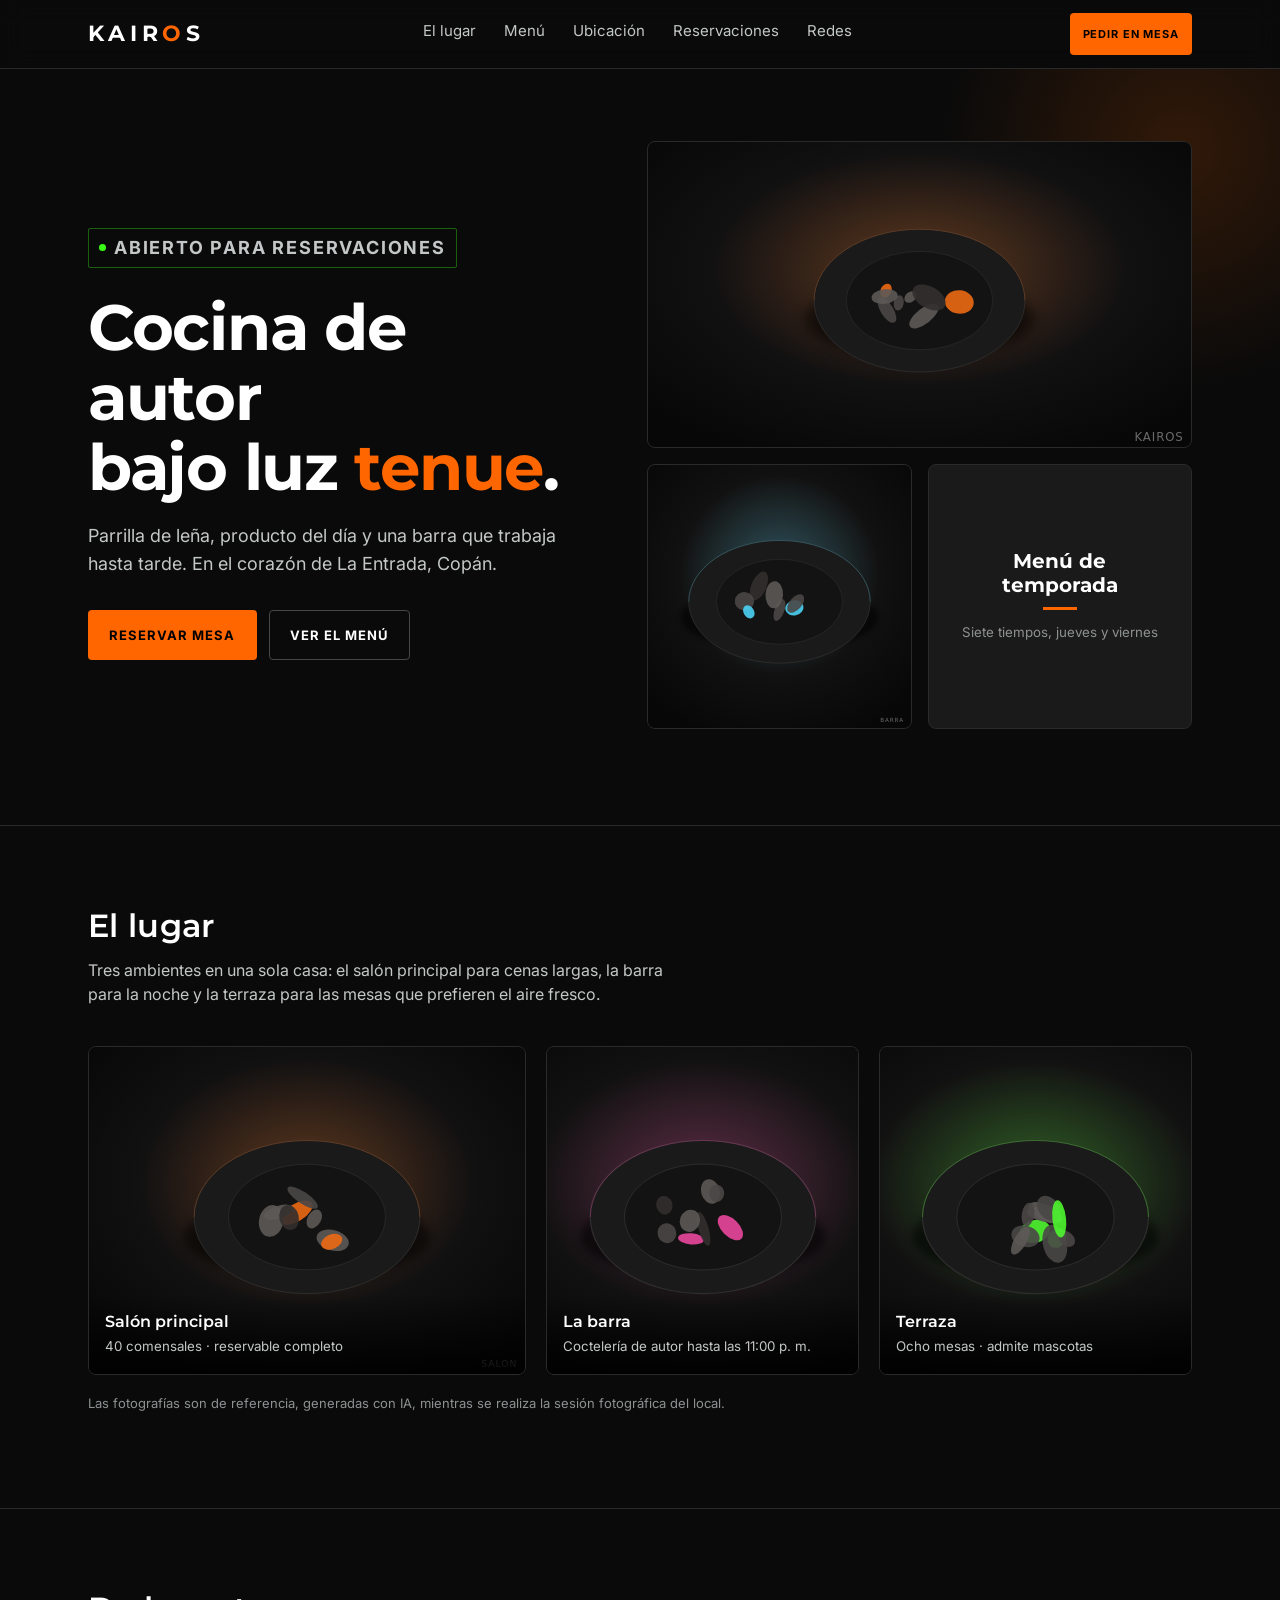
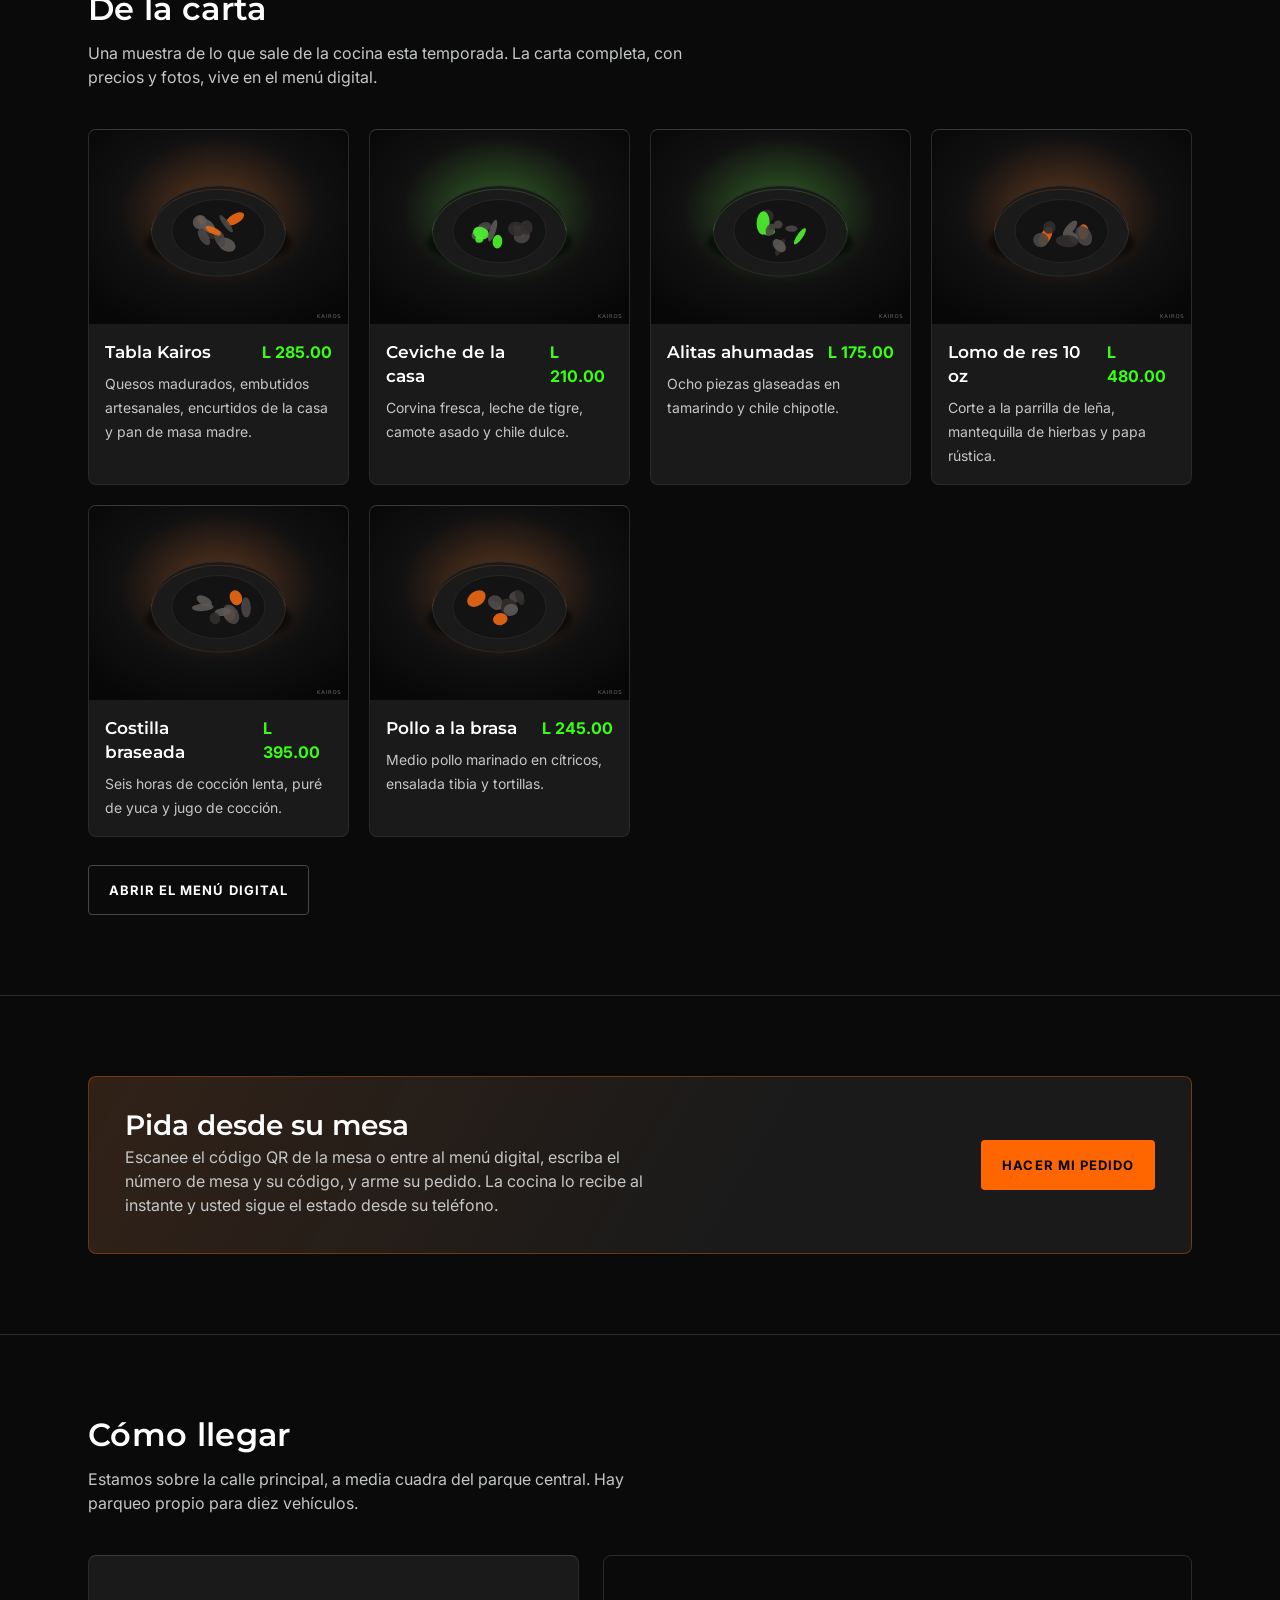
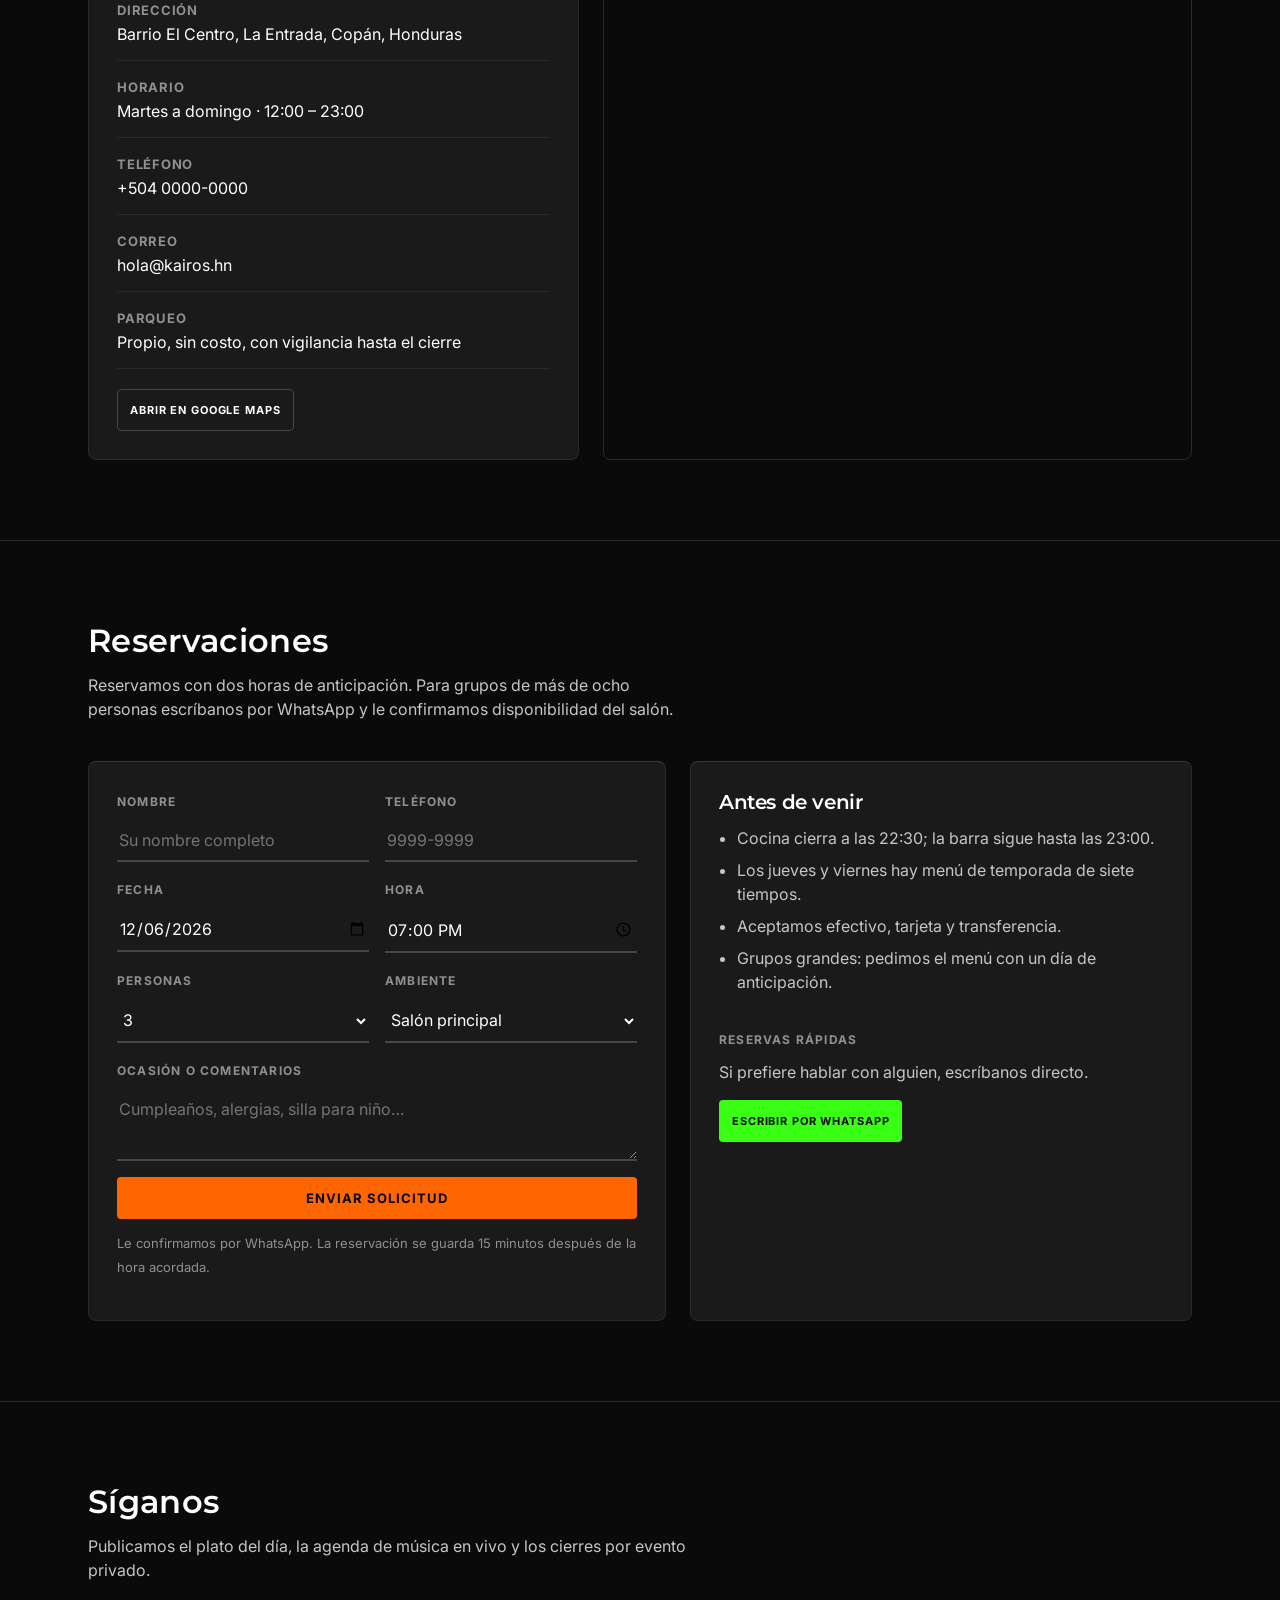
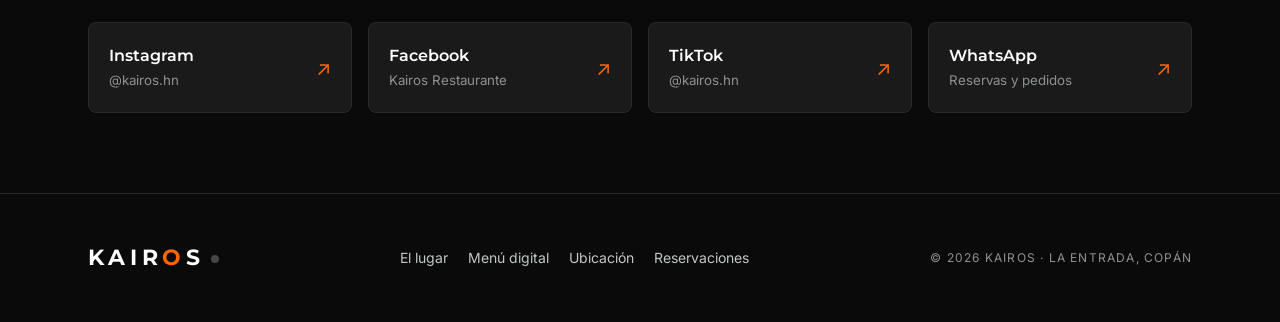
==== index.html @ 63bbbccc "primer subida" ====
<!DOCTYPE html>
<html lang="es">
<head>
<meta charset="utf-8">
<meta name="viewport" content="width=device-width, initial-scale=1">
<title>Kairos · Cocina de autor y coctelería nocturna</title>
<meta name="description" content="Kairos: cocina de autor, parrilla y coctelería en La Entrada, Copán. Reserve su mesa o pida desde su teléfono con el menú digital.">
<link rel="preconnect" href="https://fonts.googleapis.com">
<link rel="preconnect" href="https://fonts.gstatic.com" crossorigin>
<link href="https://fonts.googleapis.com/css2?family=Inter:wght@400;500;700&family=Montserrat:wght@600;700&display=swap" rel="stylesheet">
<link rel="stylesheet" href="css/base.css">
<link rel="stylesheet" href="css/site.css">
</head>
<body>

<header class="nav">
  <div class="container nav__inner">
    <a class="logo" href="index.html">KAIR<span>O</span>S</a>
    <nav class="nav__links">
      <a href="#lugar">El lugar</a>
      <a href="#menu">Menú</a>
      <a href="#ubicacion">Ubicación</a>
      <a href="#reservaciones">Reservaciones</a>
      <a href="#redes">Redes</a>
    </nav>
    <div class="nav__cta">
      <a class="btn btn--primary btn--sm" href="menu.html">Pedir en mesa</a>
    </div>
  </div>
</header>

<main>

  <!-- HERO -->
  <section class="hero">
    <div class="container hero__grid">
      <div>
        <p class="hero__status"><span class="dot"></span> Abierto para reservaciones</p>
        <h1>Cocina de autor<br>bajo luz <em>tenue</em>.</h1>
        <p>Parrilla de leña, producto del día y una barra que trabaja hasta tarde. En el corazón de La Entrada, Copán.</p>
        <div class="hero__actions">
          <a class="btn btn--primary" href="#reservaciones">Reservar mesa</a>
          <a class="btn btn--ghost" href="menu.html">Ver el menú</a>
        </div>
      </div>
      <div class="hero__gallery">
        <div class="shot shot--wide"><img src="assets/img/hero-plato.svg" alt="Plato de la carta de Kairos"></div>
        <div class="shot shot--sq"><img src="assets/img/hero-coctel.svg" alt="Coctelería de la barra de Kairos"></div>
        <div class="hero__tile">
          <strong>Menú de temporada</strong>
          <span class="rule"></span>
          <small class="dim">Siete tiempos, jueves y viernes</small>
        </div>
      </div>
    </div>
  </section>

  <!-- EL LUGAR -->
  <section class="section" id="lugar">
    <div class="container">
      <div class="section__head">
        <h2>El lugar</h2>
        <p>Tres ambientes en una sola casa: el salón principal para cenas largas, la barra para la noche y la terraza para las mesas que prefieren el aire fresco.</p>
      </div>
      <div class="place">
        <figure>
          <img src="assets/img/lugar-salon.svg" alt="Salón principal de Kairos">
          <figcaption>Salón principal <small>40 comensales · reservable completo</small></figcaption>
        </figure>
        <figure>
          <img src="assets/img/lugar-barra.svg" alt="Barra de Kairos">
          <figcaption>La barra <small>Coctelería de autor hasta las 11:00 p. m.</small></figcaption>
        </figure>
        <figure>
          <img src="assets/img/lugar-terraza.svg" alt="Terraza de Kairos">
          <figcaption>Terraza <small>Ocho mesas · admite mascotas</small></figcaption>
        </figure>
      </div>
      <p class="dim" style="margin-top:16px;font-size:13px">Las fotografías son de referencia, generadas con IA, mientras se realiza la sesión fotográfica del local.</p>
    </div>
  </section>

  <!-- MENÚ DESTACADO -->
  <section class="section" id="menu">
    <div class="container">
      <div class="section__head">
        <h2>De la carta</h2>
        <p>Una muestra de lo que sale de la cocina esta temporada. La carta completa, con precios y fotos, vive en el menú digital.</p>
      </div>
      <div class="picks" id="picks"></div>
      <div style="margin-top:28px">
        <a class="btn btn--ghost" href="menu.html">Abrir el menú digital</a>
      </div>
    </div>
  </section>

  <!-- PEDIDOS -->
  <section class="section" id="pedir">
    <div class="container">
      <div class="order-strip">
        <div>
          <h2>Pida desde su mesa</h2>
          <p>Escanee el código QR de la mesa o entre al menú digital, escriba el número de mesa y su código, y arme su pedido. La cocina lo recibe al instante y usted sigue el estado desde su teléfono.</p>
        </div>
        <a class="btn btn--primary" href="menu.html">Hacer mi pedido</a>
      </div>
    </div>
  </section>

  <!-- UBICACIÓN -->
  <section class="section" id="ubicacion">
    <div class="container">
      <div class="section__head">
        <h2>Cómo llegar</h2>
        <p>Estamos sobre la calle principal, a media cuadra del parque central. Hay parqueo propio para diez vehículos.</p>
      </div>
      <div class="location">
        <div class="card location__data">
          <div class="location__row"><div><strong>Dirección</strong><span id="dirTexto">Barrio El Centro, La Entrada, Copán, Honduras</span></div></div>
          <div class="location__row"><div><strong>Horario</strong><span id="horarioTexto">Martes a domingo · 12:00 – 23:00</span></div></div>
          <div class="location__row"><div><strong>Teléfono</strong><span id="telTexto">+504 0000-0000</span></div></div>
          <div class="location__row"><div><strong>Correo</strong><span id="correoTexto">hola@kairos.hn</span></div></div>
          <div class="location__row"><div><strong>Parqueo</strong><span>Propio, sin costo, con vigilancia hasta el cierre</span></div></div>
          <div style="margin-top:20px">
            <a class="btn btn--ghost btn--sm" id="btnMapa" href="https://www.google.com/maps/search/La+Entrada+Cop%C3%A1n" target="_blank" rel="noopener">Abrir en Google Maps</a>
          </div>
        </div>
        <div class="map-frame">
          <iframe
            title="Mapa de ubicación de Kairos"
            src="https://www.google.com/maps?q=La%20Entrada%2C%20Cop%C3%A1n%2C%20Honduras&output=embed"
            loading="lazy" referrerpolicy="no-referrer-when-downgrade"></iframe>
        </div>
      </div>
    </div>
  </section>

  <!-- RESERVACIONES -->
  <section class="section" id="reservaciones">
    <div class="container">
      <div class="section__head">
        <h2>Reservaciones</h2>
        <p>Reservamos con dos horas de anticipación. Para grupos de más de ocho personas escríbanos por WhatsApp y le confirmamos disponibilidad del salón.</p>
      </div>
      <div class="reserve">
        <form class="card reserve__form" id="formReserva" novalidate>
          <div class="field-row">
            <div class="field"><label for="rNombre">Nombre</label><input id="rNombre" name="nombre" required placeholder="Su nombre completo"></div>
            <div class="field"><label for="rTel">Teléfono</label><input id="rTel" name="telefono" required placeholder="9999-9999"></div>
          </div>
          <div class="field-row">
            <div class="field"><label for="rFecha">Fecha</label><input id="rFecha" name="fecha" type="date" required></div>
            <div class="field"><label for="rHora">Hora</label><input id="rHora" name="hora" type="time" required value="19:00"></div>
          </div>
          <div class="field-row">
            <div class="field">
              <label for="rPersonas">Personas</label>
              <select id="rPersonas" name="personas">
                <option>1</option><option>2</option><option selected>3</option><option>4</option>
                <option>5</option><option>6</option><option>7</option><option>8</option><option>Más de 8</option>
              </select>
            </div>
            <div class="field">
              <label for="rAmbiente">Ambiente</label>
              <select id="rAmbiente" name="ambiente">
                <option>Salón principal</option><option>Barra</option><option>Terraza</option><option>Sin preferencia</option>
              </select>
            </div>
          </div>
          <div class="field"><label for="rNota">Ocasión o comentarios</label><textarea id="rNota" name="nota" placeholder="Cumpleaños, alergias, silla para niño…"></textarea></div>
          <button class="btn btn--primary btn--block" type="submit">Enviar solicitud</button>
          <p class="dim" style="font-size:13px;margin-top:12px">Le confirmamos por WhatsApp. La reservación se guarda 15 minutos después de la hora acordada.</p>
        </form>
        <aside class="card reserve__aside">
          <div>
            <h3 style="font-size:20px;font-weight:600">Antes de venir</h3>
            <ul style="padding-left:18px;margin:12px 0 0">
              <li>Cocina cierra a las 22:30; la barra sigue hasta las 23:00.</li>
              <li>Los jueves y viernes hay menú de temporada de siete tiempos.</li>
              <li>Aceptamos efectivo, tarjeta y transferencia.</li>
              <li>Grupos grandes: pedimos el menú con un día de anticipación.</li>
            </ul>
          </div>
          <div>
            <p class="eyebrow">Reservas rápidas</p>
            <p class="muted" style="margin:8px 0 16px">Si prefiere hablar con alguien, escríbanos directo.</p>
            <a class="btn btn--green btn--sm" id="btnWhats" href="https://wa.me/504" target="_blank" rel="noopener">Escribir por WhatsApp</a>
          </div>
        </aside>
      </div>
    </div>
  </section>

  <!-- REDES -->
  <section class="section" id="redes">
    <div class="container">
      <div class="section__head">
        <h2>Síganos</h2>
        <p>Publicamos el plato del día, la agenda de música en vivo y los cierres por evento privado.</p>
      </div>
      <div class="social">
        <a id="lnkIg" href="https://instagram.com/" target="_blank" rel="noopener"><span><strong>Instagram</strong><small>@kairos.hn</small></span><span class="arrow">↗</span></a>
        <a id="lnkFb" href="https://facebook.com/" target="_blank" rel="noopener"><span><strong>Facebook</strong><small>Kairos Restaurante</small></span><span class="arrow">↗</span></a>
        <a id="lnkTk" href="https://tiktok.com/" target="_blank" rel="noopener"><span><strong>TikTok</strong><small>@kairos.hn</small></span><span class="arrow">↗</span></a>
        <a id="lnkWa" href="https://wa.me/504" target="_blank" rel="noopener"><span><strong>WhatsApp</strong><small>Reservas y pedidos</small></span><span class="arrow">↗</span></a>
      </div>
    </div>
  </section>

</main>

<footer class="footer">
  <div class="container footer__inner">
    <div class="logo">KAIR<span>O</span>S<span class="staff-dot" id="accesoPersonal" title="Personal"></span></div>
    <nav class="footer__links">
      <a href="#lugar">El lugar</a>
      <a href="menu.html">Menú digital</a>
      <a href="#ubicacion">Ubicación</a>
      <a href="#reservaciones">Reservaciones</a>
    </nav>
    <p class="footer__legal">© <span id="anio"></span> Kairos · La Entrada, Copán</p>
  </div>
</footer>

<script src="js/store.js"></script>
<script src="js/acceso.js"></script>
<script src="js/site.js"></script>
</body>
</html>
---- css/base.css ----
/* ============================================================
   KAIROS — base.css
   Sistema de diseño Neo-Noir (tomado del export de Google Stitch)
   ============================================================ */

:root {
  /* Superficies */
  --bg: #0a0a0a;
  --surface: #141313;
  --surface-1: #1a1a1a;
  --surface-2: #201f1f;
  --surface-3: #2b2a2a;
  --line: #2a2a2a;
  --line-soft: #444748;

  /* Texto */
  --text: #ffffff;
  --text-dim: #c4c7c7;
  --text-mute: #8e9192;

  /* Acentos */
  --orange: #ff6600;
  --orange-soft: #ffb596;
  --green: #39ff14;
  --green-dim: #1f9c10;
  --red: #ffb4ab;
  --red-bg: #93000a;

  /* Formas */
  --r-sm: 0.25rem;
  --r-md: 0.375rem;
  --r-lg: 0.5rem;
  --r-xl: 0.75rem;
  --r-full: 9999px;

  /* Espacio */
  --u: 8px;
  --container: 1200px;
  --gutter: 24px;
  --margin-mobile: 16px;
  --margin-desktop: 48px;

  --glow-orange: 0 0 24px rgba(255, 102, 0, 0.28);
  --glow-green: 0 0 24px rgba(57, 255, 20, 0.22);
}

* { box-sizing: border-box; }

html, body {
  margin: 0;
  padding: 0;
  background: var(--bg);
  color: var(--text);
  font-family: Inter, system-ui, -apple-system, "Segoe UI", Roboto, sans-serif;
  font-size: 16px;
  line-height: 24px;
  -webkit-font-smoothing: antialiased;
}

h1, h2, h3, h4 {
  font-family: Montserrat, Inter, system-ui, sans-serif;
  font-weight: 700;
  letter-spacing: -0.02em;
  margin: 0;
}

a { color: inherit; text-decoration: none; }
button, input, select, textarea { font-family: inherit; font-size: inherit; color: inherit; }
img { display: block; max-width: 100%; }

::selection { background: var(--orange); color: #000; }

:focus-visible {
  outline: 2px solid var(--orange);
  outline-offset: 2px;
}

/* ---------- Utilidades ---------- */

.container {
  width: 100%;
  max-width: var(--container);
  margin: 0 auto;
  padding: 0 var(--margin-mobile);
}
@media (min-width: 900px) {
  .container { padding: 0 var(--margin-desktop); }
}

.eyebrow {
  font-size: 12px;
  font-weight: 700;
  line-height: 16px;
  letter-spacing: 0.1em;
  text-transform: uppercase;
  color: var(--text-mute);
}

.muted { color: var(--text-dim); }
.dim { color: var(--text-mute); }
.hidden { display: none !important; }
.nowrap { white-space: nowrap; }
.right { text-align: right; }
.center { text-align: center; }

/* ---------- Botones ---------- */

.btn {
  display: inline-flex;
  align-items: center;
  justify-content: center;
  gap: 8px;
  border: 1px solid transparent;
  border-radius: var(--r-sm);
  padding: 12px 20px;
  font-size: 13px;
  font-weight: 700;
  letter-spacing: 0.08em;
  text-transform: uppercase;
  cursor: pointer;
  background: transparent;
  transition: background-color 0.18s ease, box-shadow 0.18s ease, border-color 0.18s ease, color 0.18s ease;
}

.btn--primary {
  background: var(--orange);
  color: #000;
}
.btn--primary:hover { box-shadow: var(--glow-orange); }

.btn--ghost {
  border-color: var(--line-soft);
  color: var(--text);
}
.btn--ghost:hover { background: rgba(255, 255, 255, 0.06); border-color: #6d7071; }

.btn--green {
  background: var(--green);
  color: #000;
}
.btn--green:hover { box-shadow: var(--glow-green); }

.btn--danger {
  border-color: var(--red-bg);
  color: var(--red);
}
.btn--danger:hover { background: rgba(147, 0, 10, 0.25); }

.btn--sm { padding: 8px 12px; font-size: 11px; }
.btn--block { width: 100%; }
.btn:disabled { opacity: 0.4; cursor: not-allowed; box-shadow: none; }

/* ---------- Tarjetas ---------- */

.card {
  background: var(--surface-1);
  border: 1px solid var(--line);
  border-top-color: #3a3939;
  border-radius: var(--r-lg);
}

/* ---------- Campos ---------- */

.field { display: flex; flex-direction: column; gap: 6px; margin-bottom: 16px; }

.field > label {
  font-size: 12px;
  font-weight: 700;
  letter-spacing: 0.1em;
  text-transform: uppercase;
  color: var(--text-mute);
}

.field input,
.field select,
.field textarea {
  background: transparent;
  border: none;
  border-bottom: 2px solid var(--line-soft);
  padding: 10px 2px;
  transition: border-color 0.18s ease;
}
.field input:focus,
.field select:focus,
.field textarea:focus {
  outline: none;
  border-bottom-color: var(--orange);
}
.field select option { background: var(--surface-2); }
.field textarea { resize: vertical; min-height: 72px; }

.field--boxed input,
.field--boxed select,
.field--boxed textarea {
  background: var(--surface-2);
  border: 1px solid var(--line);
  border-radius: var(--r-sm);
  padding: 10px 12px;
}
.field--boxed input:focus,
.field--boxed select:focus,
.field--boxed textarea:focus { border-color: var(--orange); }

.field-row { display: grid; grid-template-columns: 1fr 1fr; gap: 16px; }
@media (max-width: 600px) { .field-row { grid-template-columns: 1fr; } }

/* ---------- Chips / estados ---------- */

.chip {
  display: inline-block;
  border-radius: 2px;
  padding: 3px 8px;
  font-size: 11px;
  font-weight: 700;
  letter-spacing: 0.08em;
  text-transform: uppercase;
}
.chip--orange { background: rgba(255, 102, 0, 0.15); color: var(--orange); border: 1px solid rgba(255,102,0,.4); }
.chip--green  { background: var(--green); color: #000; }
.chip--outline{ border: 1px solid var(--line-soft); color: var(--text-dim); }
.chip--red    { background: rgba(147, 0, 10, .3); color: var(--red); }

/* ---------- Líneas de pedido y totalizador (carrito y panel) ---------- */
.linea {
  display: grid;
  grid-template-columns: 1fr auto;
  gap: 10px 12px;
  padding: 14px 0;
  border-bottom: 1px solid var(--line);
}
.linea:last-of-type { border-bottom: none; }
.linea__nombre { font-weight: 500; }
.linea__nota { color: var(--text-mute); font-size: 13px; }
.linea__precio { color: var(--green); font-weight: 700; white-space: nowrap; }
.stepper { display: inline-flex; align-items: center; gap: 2px; border: 1px solid var(--line-soft); border-radius: var(--r-sm); }
.stepper button {
  width: 34px; height: 32px;
  background: none; border: none; color: var(--text);
  font-size: 18px; cursor: pointer;
}
.stepper button:hover { background: rgba(255,255,255,.07); }
.stepper span { min-width: 26px; text-align: center; font-weight: 700; }

.totales { border-top: 1px solid var(--line); margin-top: 12px; padding-top: 16px; }
.totales div { display: flex; justify-content: space-between; padding: 5px 0; color: var(--text-dim); font-size: 14px; }
.totales .grande { font-size: 20px; color: var(--text); font-weight: 700; font-family: Montserrat, sans-serif; padding-top: 10px; }
.totales .grande span:last-child { color: var(--green); }


/* ---------- Avisos ---------- */

.toast-stack {
  position: fixed;
  right: 16px;
  bottom: 16px;
  display: flex;
  flex-direction: column;
  gap: 8px;
  z-index: 200;
}
.toast {
  background: var(--surface-2);
  border: 1px solid var(--line);
  border-left: 3px solid var(--green);
  border-radius: var(--r-sm);
  padding: 12px 16px;
  font-size: 14px;
  max-width: 320px;
}
.toast--warn { border-left-color: var(--orange); }
.toast--error { border-left-color: var(--red); }

/* ---------- Modal ---------- */

.modal-backdrop {
  position: fixed;
  inset: 0;
  background: rgba(0, 0, 0, 0.75);
  display: flex;
  align-items: center;
  justify-content: center;
  padding: 16px;
  z-index: 300;
}
.modal {
  background: var(--surface-1);
  border: 1px solid rgba(255, 102, 0, 0.3);
  border-radius: var(--r-lg);
  width: 100%;
  max-width: 520px;
  max-height: 88vh;
  overflow-y: auto;
  padding: 24px;
}
.modal h3 { font-size: 20px; margin-bottom: 4px; }
.modal-actions { display: flex; gap: 8px; justify-content: flex-end; margin-top: 20px; }

@media (prefers-reduced-motion: reduce) {
  * { transition: none !important; animation: none !important; }
}
---- css/site.css ----
/* ============================================================
   KAIROS — site.css (landing pública)
   ============================================================ */

/* ---------- Navegación ---------- */

.nav {
  position: sticky;
  top: 0;
  z-index: 100;
  background: rgba(10, 10, 10, 0.9);
  backdrop-filter: blur(12px);
  border-bottom: 1px solid var(--line);
}
.nav__inner {
  display: flex;
  align-items: center;
  justify-content: space-between;
  gap: 24px;
  height: 68px;
}
.logo {
  font-family: Montserrat, sans-serif;
  font-weight: 700;
  font-size: 22px;
  letter-spacing: 0.22em;
}
.logo span { color: var(--orange); }

.nav__links { display: none; gap: 28px; font-size: 15px; color: var(--text-dim); }
.nav__links a { padding-bottom: 4px; border-bottom: 2px solid transparent; }
.nav__links a:hover { color: var(--text); border-bottom-color: var(--orange); }
@media (min-width: 900px) { .nav__links { display: flex; } }

.nav__cta { display: flex; align-items: center; gap: 12px; }

/* ---------- Hero ---------- */

.hero { padding: 72px 0 96px; position: relative; overflow: hidden; }
.hero::after {
  content: "";
  position: absolute;
  top: -180px; right: -160px;
  width: 520px; height: 520px;
  background: radial-gradient(circle, rgba(255, 102, 0, 0.16), transparent 65%);
  pointer-events: none;
}
.hero__grid {
  display: grid;
  grid-template-columns: 1fr;
  gap: 40px;
  align-items: center;
  position: relative;
  z-index: 1;
}
@media (min-width: 980px) {
  .hero__grid { grid-template-columns: 1fr 1.1fr; gap: 64px; }
}

.hero__status {
  display: inline-flex;
  align-items: center;
  gap: 8px;
  border: 1px solid rgba(57, 255, 20, 0.35);
  border-radius: 2px;
  padding: 5px 10px;
  font-size: 11px;
  font-weight: 700;
  letter-spacing: 0.1em;
  text-transform: uppercase;
  color: var(--green);
  margin-bottom: 24px;
}
.dot {
  width: 7px; height: 7px;
  border-radius: var(--r-full);
  background: var(--green);
  box-shadow: var(--glow-green);
}

.hero h1 {
  font-size: 44px;
  line-height: 50px;
  margin-bottom: 20px;
}
@media (min-width: 980px) { .hero h1 { font-size: 64px; line-height: 70px; } }
.hero h1 em { font-style: normal; color: var(--orange); }

.hero p { color: var(--text-dim); font-size: 18px; line-height: 28px; max-width: 46ch; }
.hero__actions { display: flex; flex-wrap: wrap; gap: 12px; margin-top: 32px; }

.hero__gallery { display: grid; grid-template-columns: 1fr 1fr; gap: 16px; }
.hero__gallery .shot--wide { grid-column: 1 / -1; }
.shot {
  border: 1px solid var(--line);
  border-radius: var(--r-lg);
  overflow: hidden;
  background: var(--surface-1);
}
.shot img { width: 100%; height: 100%; object-fit: cover; filter: saturate(0.85); transition: filter 0.3s ease; }
.shot:hover img { filter: saturate(1.1); }
.shot--wide img { aspect-ratio: 16 / 9; }
.shot--sq img { aspect-ratio: 1 / 1; }

.hero__tile {
  display: flex;
  flex-direction: column;
  align-items: center;
  justify-content: center;
  gap: 10px;
  text-align: center;
  padding: 24px;
  background: var(--surface-1);
  border: 1px solid var(--line);
  border-radius: var(--r-lg);
}
.hero__tile strong { font-family: Montserrat, sans-serif; font-size: 20px; }
.hero__tile .rule { width: 34px; height: 3px; background: var(--orange); }

/* ---------- Secciones ---------- */

.section { padding: 80px 0; border-top: 1px solid var(--line); }
.section__head { max-width: 60ch; margin-bottom: 40px; }
.section__head h2 { font-size: 32px; line-height: 40px; letter-spacing: 0.01em; font-weight: 600; }
.section__head p { color: var(--text-dim); margin: 12px 0 0; }

/* El lugar */
.place { display: grid; grid-template-columns: 1fr; gap: 20px; }
@media (min-width: 860px) { .place { grid-template-columns: 1.4fr 1fr 1fr; } }
.place figure { margin: 0; position: relative; border-radius: var(--r-lg); overflow: hidden; border: 1px solid var(--line); }
.place img { width: 100%; height: 100%; object-fit: cover; aspect-ratio: 4 / 3; filter: saturate(0.85); }
.place figcaption {
  position: absolute;
  left: 0; right: 0; bottom: 0;
  padding: 16px;
  background: linear-gradient(transparent, rgba(0, 0, 0, 0.88));
  font-family: Montserrat, sans-serif;
  font-weight: 600;
}
.place figcaption small { display: block; font-family: Inter, sans-serif; font-weight: 400; color: var(--text-dim); }

/* Menú destacado */
.picks { display: grid; grid-template-columns: repeat(auto-fill, minmax(230px, 1fr)); gap: 20px; }
.pick { overflow: hidden; }
.pick img { width: 100%; aspect-ratio: 4 / 3; object-fit: cover; filter: saturate(0.85); }
.pick__body { padding: 16px; }
.pick__top { display: flex; justify-content: space-between; align-items: baseline; gap: 12px; }
.pick__top h3 { font-size: 17px; font-weight: 600; letter-spacing: 0; }
.pick__price { color: var(--green); font-weight: 700; }
.pick p { color: var(--text-dim); font-size: 14px; margin: 8px 0 0; }

/* Ubicación */
.location { display: grid; grid-template-columns: 1fr; gap: 24px; }
@media (min-width: 860px) { .location { grid-template-columns: 1fr 1.2fr; } }
.location__data { padding: 28px; }
.location__row { display: flex; gap: 14px; padding: 14px 0; border-bottom: 1px solid var(--line); }
.location__row:last-child { border-bottom: none; }
.location__row strong { display: block; font-size: 13px; letter-spacing: 0.06em; text-transform: uppercase; color: var(--text-mute); font-weight: 700; }
.location__row span { color: var(--text); }
.map-frame { border: 1px solid var(--line); border-radius: var(--r-lg); overflow: hidden; min-height: 320px; }
.map-frame iframe { width: 100%; height: 100%; min-height: 320px; border: 0; filter: grayscale(0.6) invert(0.92) hue-rotate(180deg); }

/* Reservaciones */
.reserve { display: grid; grid-template-columns: 1fr; gap: 24px; }
@media (min-width: 860px) { .reserve { grid-template-columns: 1fr 1fr; } }
.reserve__form { padding: 28px; }
.reserve__aside { padding: 28px; display: flex; flex-direction: column; gap: 18px; }
.reserve__aside li { color: var(--text-dim); margin-bottom: 8px; }

/* Redes */
.social { display: grid; grid-template-columns: repeat(auto-fit, minmax(180px, 1fr)); gap: 16px; }
.social a {
  display: flex;
  align-items: center;
  justify-content: space-between;
  gap: 12px;
  padding: 20px;
  background: var(--surface-1);
  border: 1px solid var(--line);
  border-radius: var(--r-lg);
  transition: border-color 0.18s ease, box-shadow 0.18s ease;
}
.social a:hover { border-color: var(--orange); box-shadow: var(--glow-orange); }
.social strong { font-family: Montserrat, sans-serif; font-weight: 600; }
.social small { display: block; color: var(--text-mute); }
.social .arrow { color: var(--orange); font-size: 20px; }

/* Franja de pedido */
.order-strip {
  border: 1px solid rgba(255, 102, 0, 0.35);
  border-radius: var(--r-lg);
  background: linear-gradient(120deg, rgba(255, 102, 0, 0.1), transparent 60%), var(--surface-1);
  padding: 36px;
  display: flex;
  flex-wrap: wrap;
  align-items: center;
  justify-content: space-between;
  gap: 20px;
}
.order-strip h2 { font-size: 28px; font-weight: 600; letter-spacing: 0; }
.order-strip p { color: var(--text-dim); margin: 8px 0 0; max-width: 52ch; }

/* Footer */
.footer { border-top: 1px solid var(--line); padding: 40px 0; }
.footer__inner { display: flex; flex-wrap: wrap; align-items: center; justify-content: space-between; gap: 20px; }
.footer__links { display: flex; flex-wrap: wrap; gap: 20px; color: var(--text-dim); font-size: 14px; }
.footer__legal { font-size: 12px; letter-spacing: 0.1em; text-transform: uppercase; color: var(--text-mute); }

/* Acceso discreto al panel: el punto del logotipo del footer */
.staff-dot {
  display: inline-block;
  width: 8px; height: 8px;
  margin-left: 6px;
  border-radius: var(--r-full);
  background: var(--line-soft);
  cursor: default;
  vertical-align: middle;
}
.staff-dot:active { background: var(--orange); }
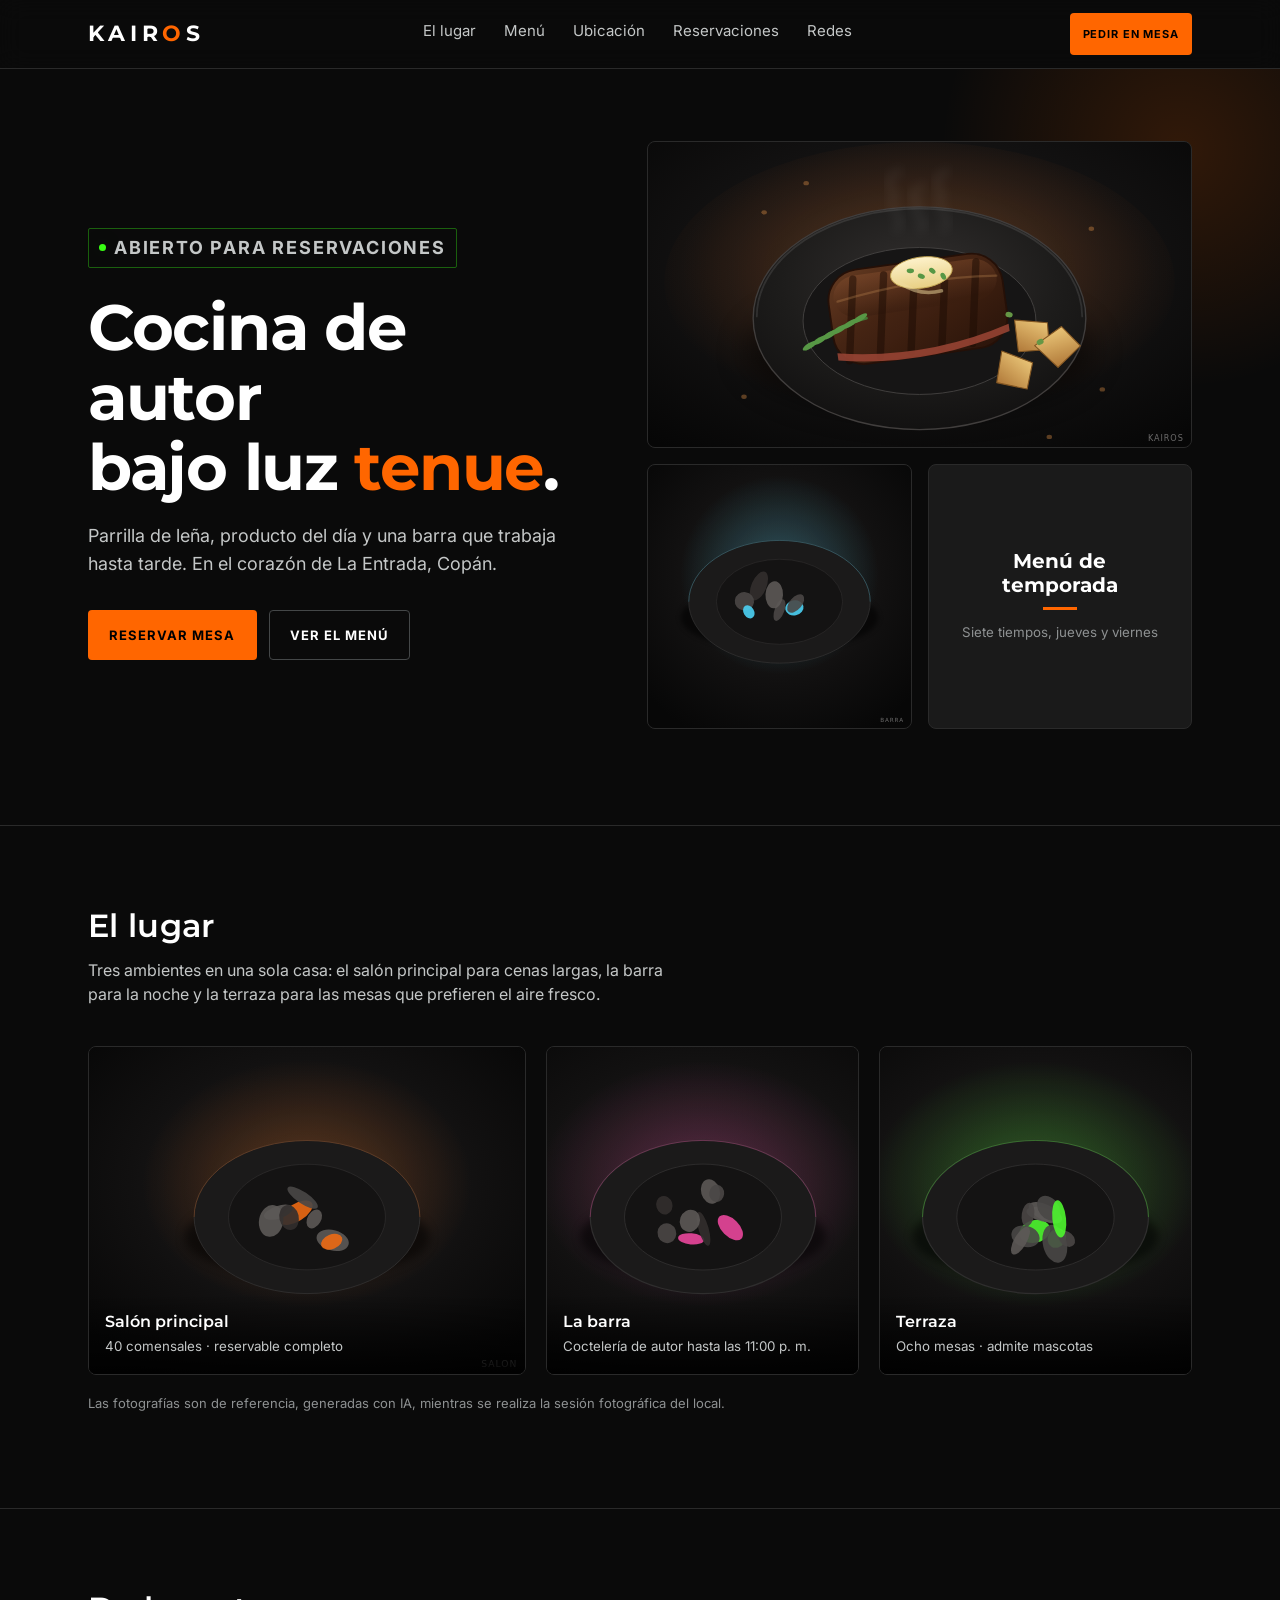
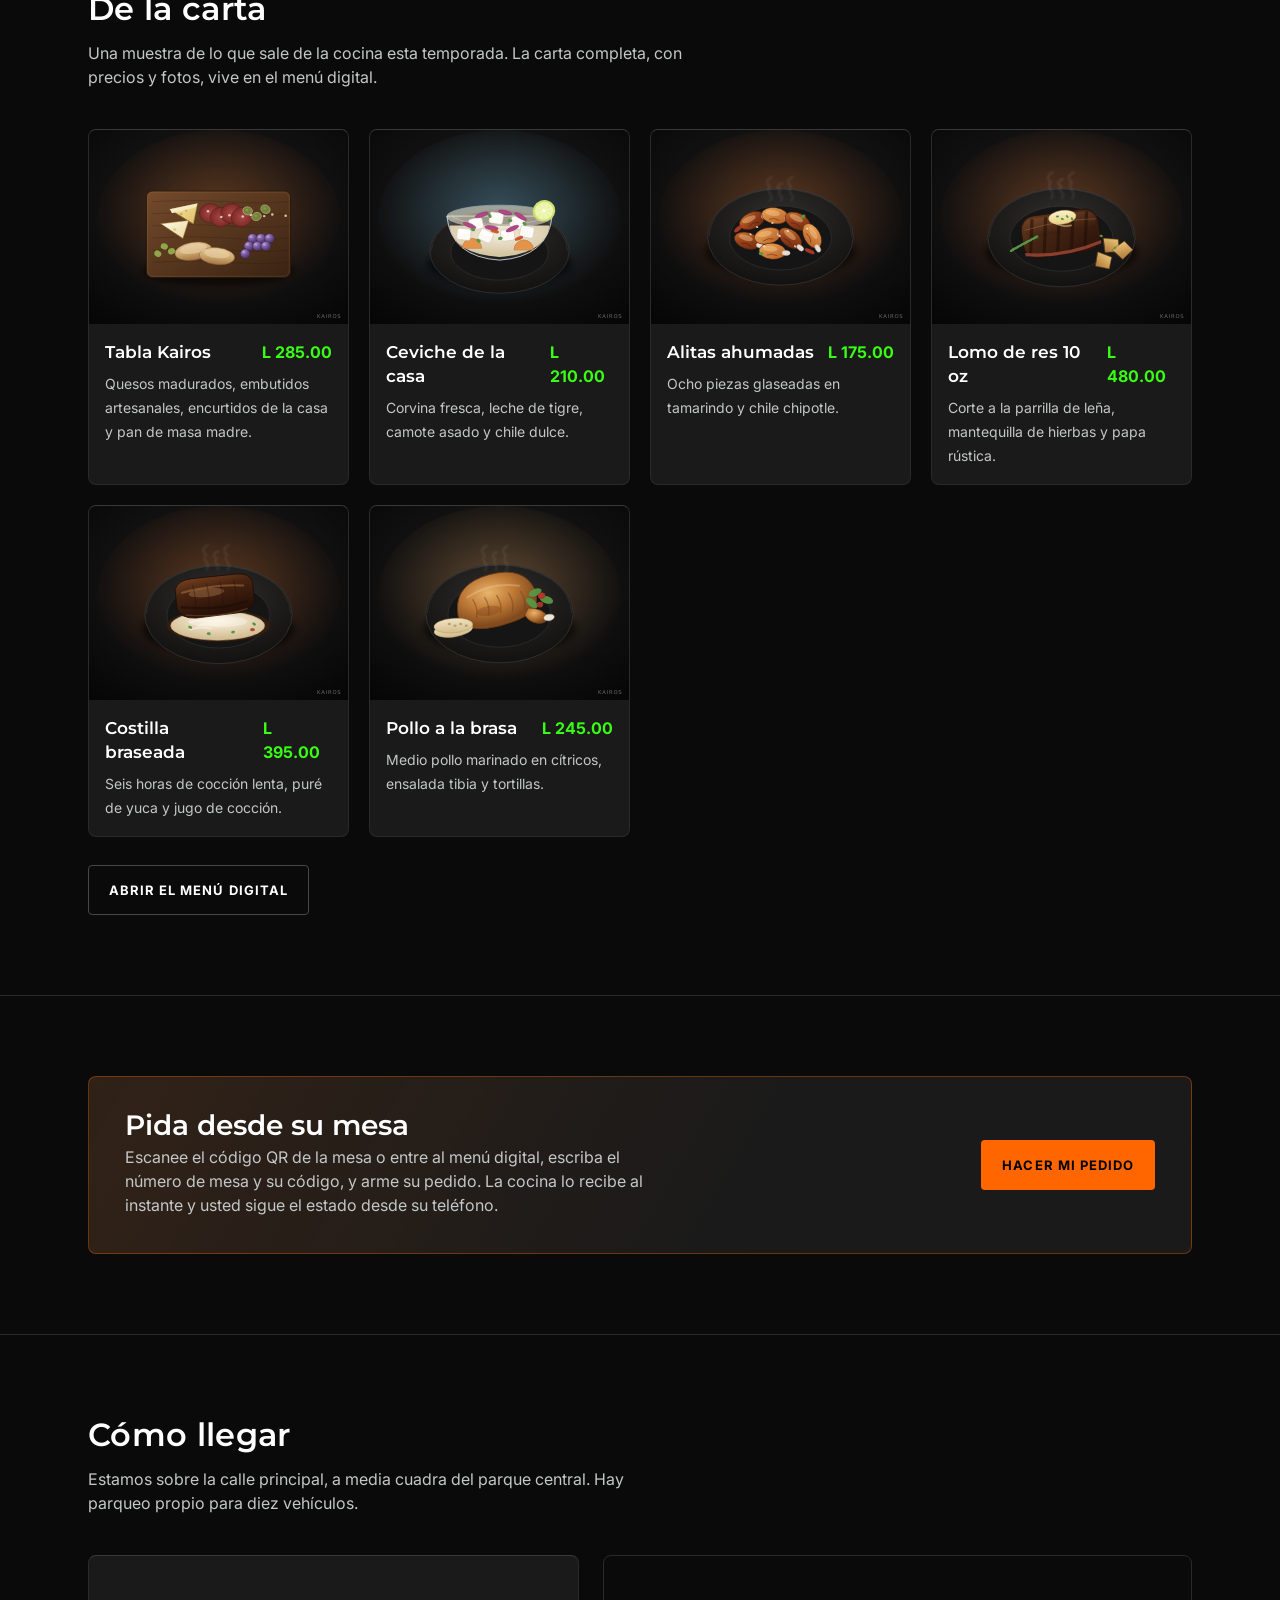
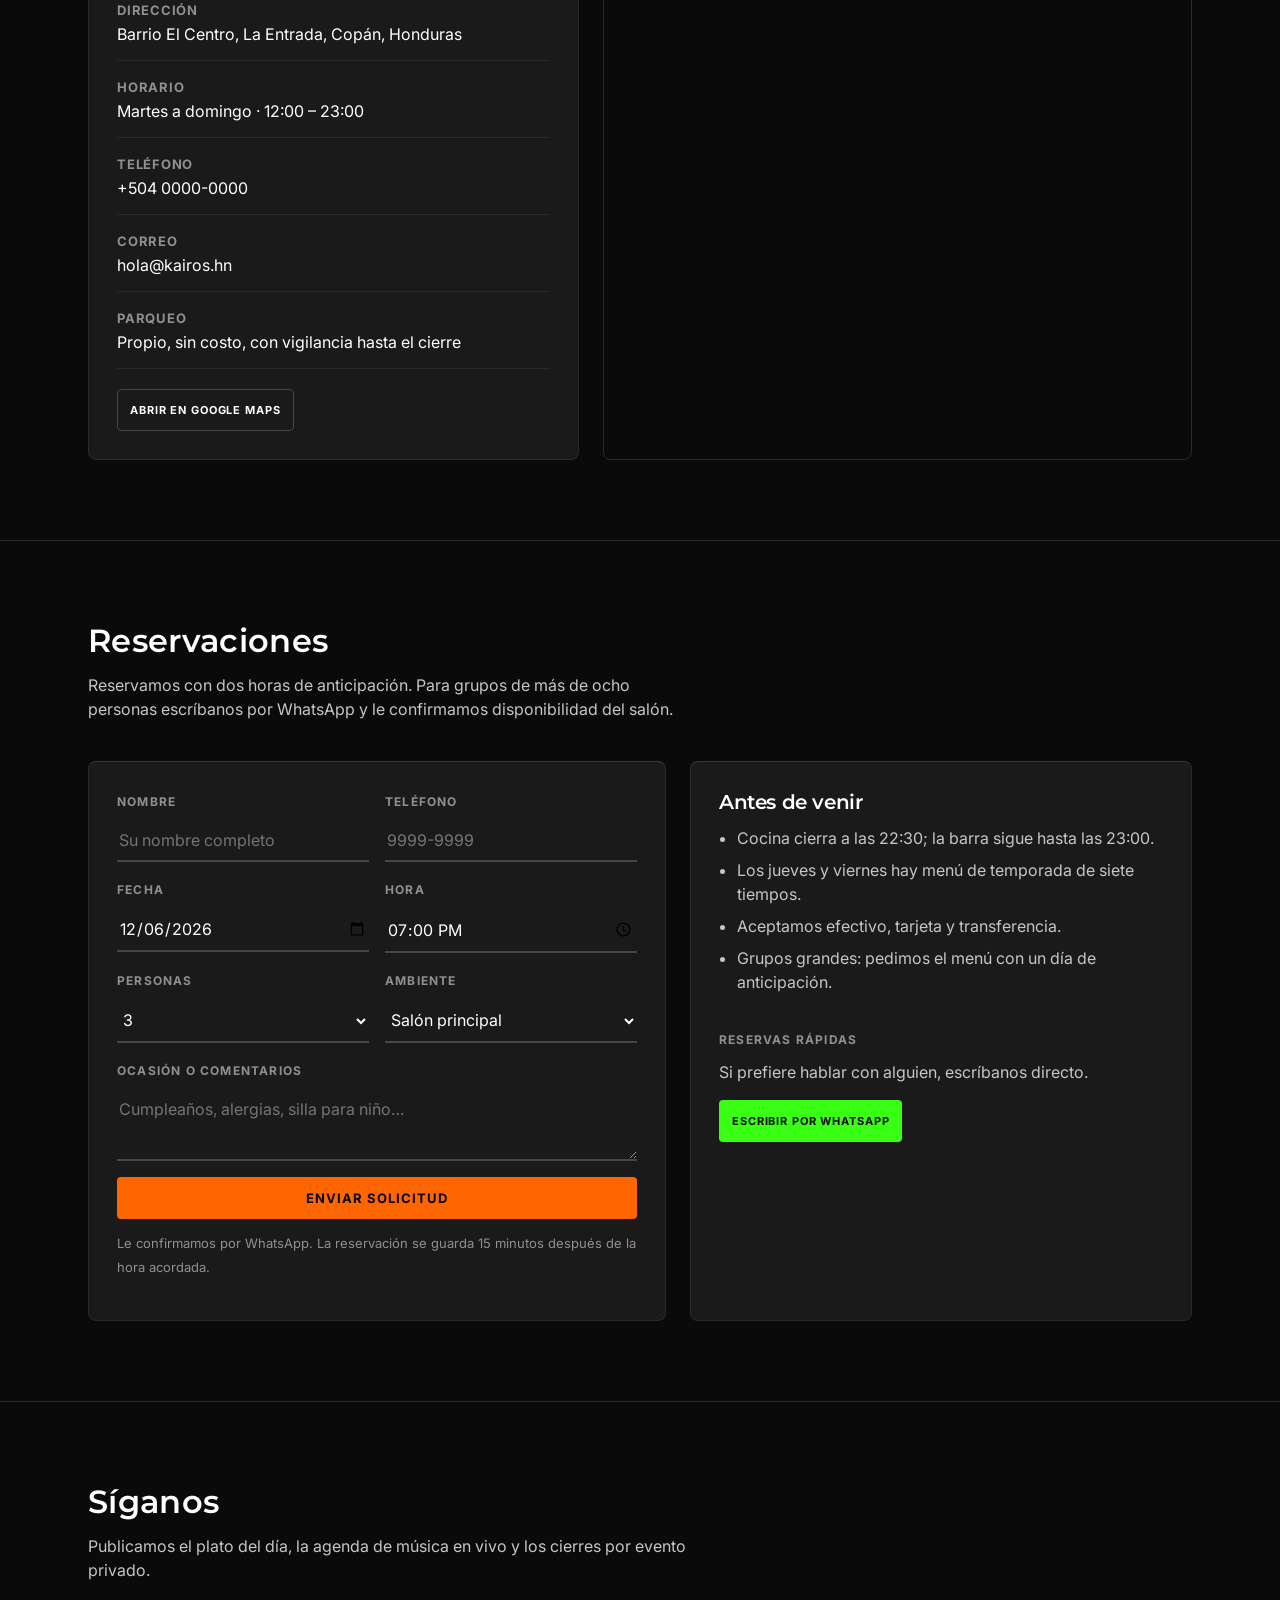
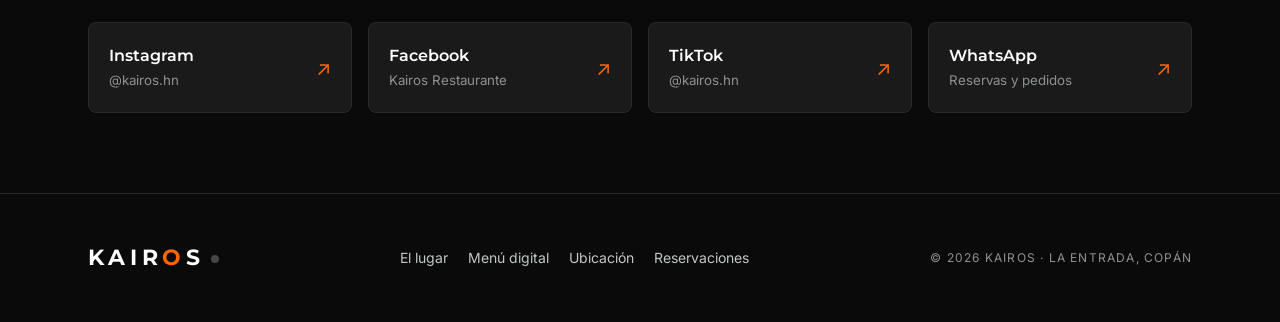
==== commit d0de2bc4: "Que las ilustraciones lleguen a quien ya visitó el sitio Al recargar, el navegador seguía mostrando " ====
--- a/index.html
+++ b/index.html
@@ -8,8 +8,8 @@
 <link rel="preconnect" href="https://fonts.googleapis.com">
 <link rel="preconnect" href="https://fonts.gstatic.com" crossorigin>
 <link href="https://fonts.googleapis.com/css2?family=Inter:wght@400;500;700&family=Montserrat:wght@600;700&display=swap" rel="stylesheet">
-<link rel="stylesheet" href="css/base.css">
-<link rel="stylesheet" href="css/site.css">
+<link rel="stylesheet" href="css/base.css?v=2">
+<link rel="stylesheet" href="css/site.css?v=2">
 </head>
 <body>
 
@@ -44,8 +44,8 @@
         </div>
       </div>
       <div class="hero__gallery">
-        <div class="shot shot--wide"><img src="assets/img/hero-plato.svg" alt="Plato de la carta de Kairos"></div>
-        <div class="shot shot--sq"><img src="assets/img/hero-coctel.svg" alt="Coctelería de la barra de Kairos"></div>
+        <div class="shot shot--wide"><img src="assets/img/hero-plato.svg?v=2" alt="Plato de la carta de Kairos"></div>
+        <div class="shot shot--sq"><img src="assets/img/hero-coctel.svg?v=2" alt="Coctelería de la barra de Kairos"></div>
         <div class="hero__tile">
           <strong>Menú de temporada</strong>
           <span class="rule"></span>
@@ -64,15 +64,15 @@
       </div>
       <div class="place">
         <figure>
-          <img src="assets/img/lugar-salon.svg" alt="Salón principal de Kairos">
+          <img src="assets/img/lugar-salon.svg?v=2" alt="Salón principal de Kairos">
           <figcaption>Salón principal <small>40 comensales · reservable completo</small></figcaption>
         </figure>
         <figure>
-          <img src="assets/img/lugar-barra.svg" alt="Barra de Kairos">
+          <img src="assets/img/lugar-barra.svg?v=2" alt="Barra de Kairos">
           <figcaption>La barra <small>Coctelería de autor hasta las 11:00 p. m.</small></figcaption>
         </figure>
         <figure>
-          <img src="assets/img/lugar-terraza.svg" alt="Terraza de Kairos">
+          <img src="assets/img/lugar-terraza.svg?v=2" alt="Terraza de Kairos">
           <figcaption>Terraza <small>Ocho mesas · admite mascotas</small></figcaption>
         </figure>
       </div>
@@ -222,8 +222,8 @@
   </div>
 </footer>
 
-<script src="js/store.js"></script>
-<script src="js/acceso.js"></script>
-<script src="js/site.js"></script>
+<script src="js/store.js?v=2"></script>
+<script src="js/acceso.js?v=2"></script>
+<script src="js/site.js?v=2"></script>
 </body>
 </html>
